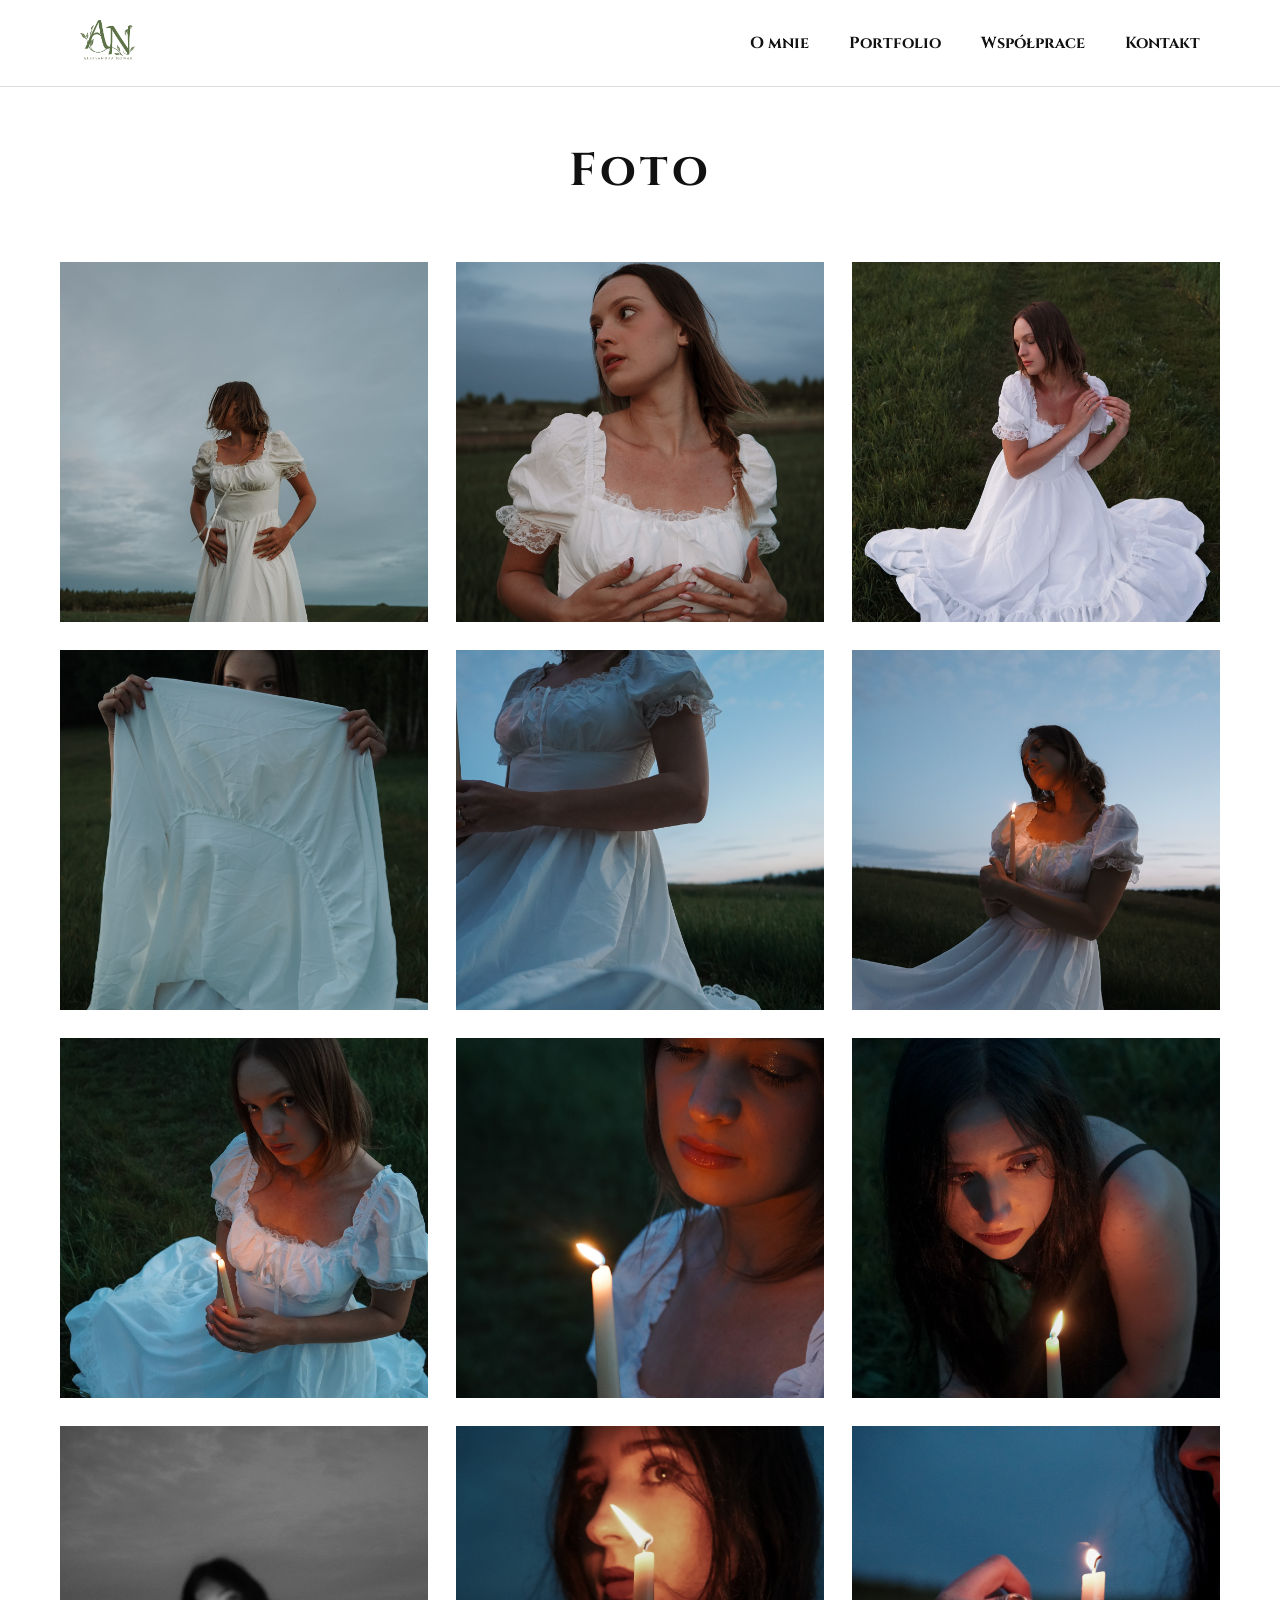
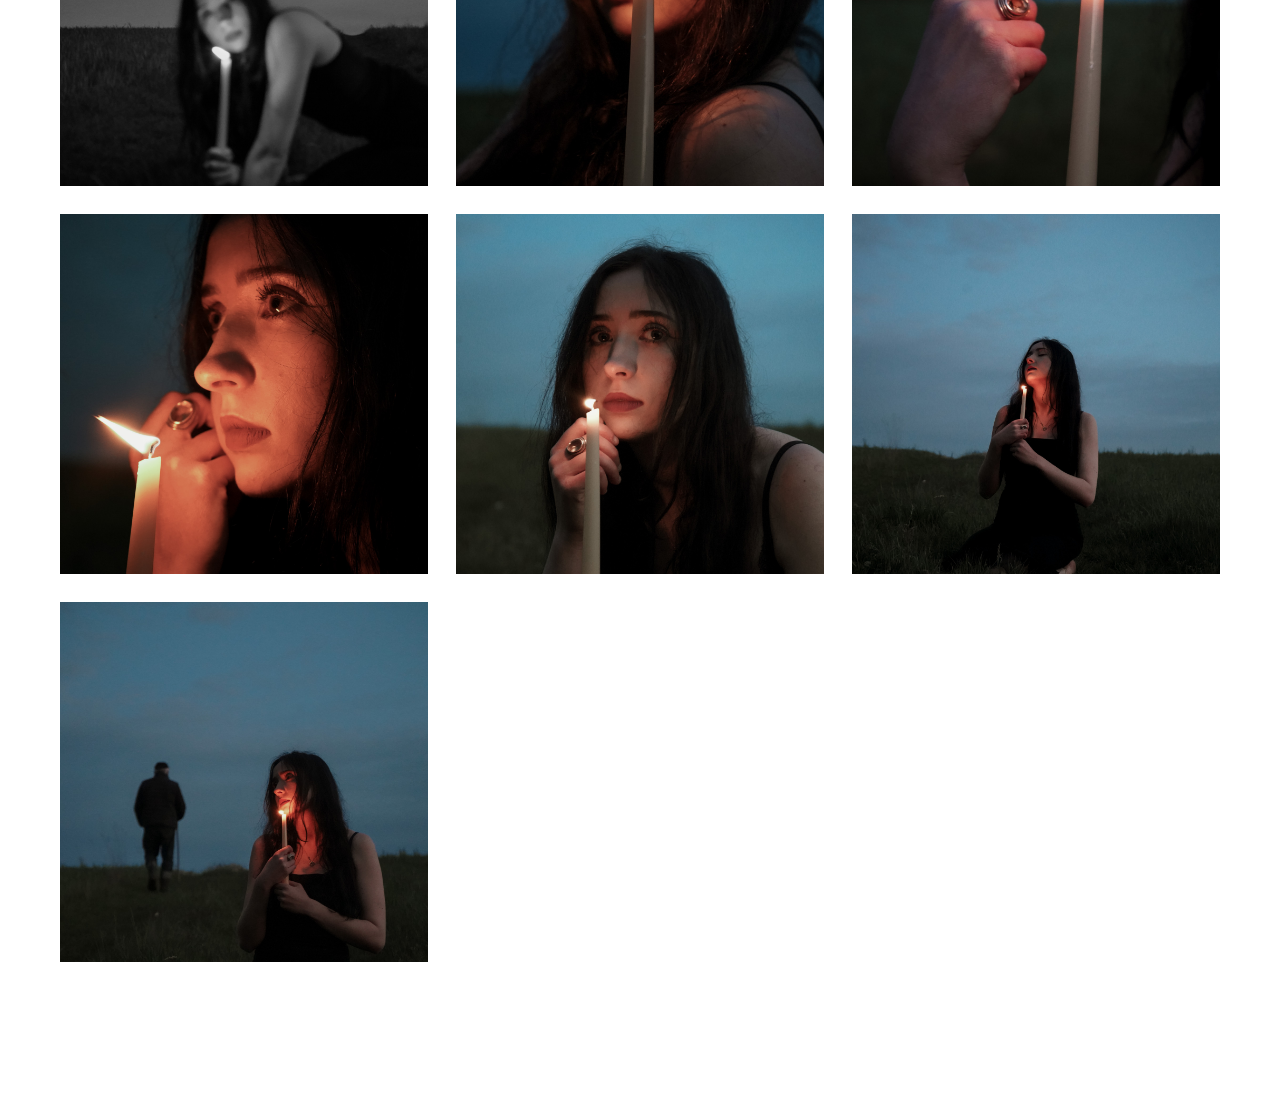
==== doza.html @ 86863710 "Update doza.html" ====
<!DOCTYPE html>
<html lang="pl">

<head>
    <meta charset="UTF-8">
    <meta name="viewport" content="width=device-width, initial-scale=1.0">
    <title>AN Media x Doza</title>

    <!-- FONT CINZEL -->
    <link href="https://fonts.googleapis.com/css2?family=Cinzel:wght@400;600;700&display=swap" rel="stylesheet">

    <!-- CSS -->
    <link rel="stylesheet" href="style.css">
</head>

<body>

    <!-- ===== MENU ===== -->

    <header>

        <nav>

            <div class="logo">
            <img src="foto/Logo.png">
            </div>

           <div class="menu">
    <a href="index.html#about">O mnie</a>
    <a href="index.html#portfolio">Portfolio</a>
    <a href="index.html#collab">Współprace</a>
    <a href="index.html#contact">Kontakt</a>
</div>

        </nav>

    </header>

<section id="foto" class="gallery-section">
  <h2>Foto</h2>

  <div class="gallery-grid">
    <img src="portfolio/foto/1.jpg" alt="Zdjęcie 1">
    <img src="portfolio/foto/2.jpg" alt="Zdjęcie 2">
    <img src="portfolio/foto/3.jpg" alt="Zdjęcie 3">
    <img src="portfolio/foto/4.jpg" alt="Zdjęcie 4">
    <img src="portfolio/foto/5.jpg" alt="Zdjęcie 5">
    <img src="portfolio/foto/6.jpg" alt="Zdjęcie 6">
    <img src="portfolio/foto/7.jpg" alt="Zdjęcie 1">
    <img src="portfolio/foto/8.jpg" alt="Zdjęcie 2">
    <img src="portfolio/foto/9.jpg" alt="Zdjęcie 3">
    <img src="portfolio/foto/10.jpg" alt="Zdjęcie 4">
    <img src="portfolio/foto/11.jpg" alt="Zdjęcie 5">
    <img src="portfolio/foto/12.jpg" alt="Zdjęcie 6">
    <img src="portfolio/foto/13.jpg" alt="Zdjęcie 4">
    <img src="portfolio/foto/14.jpg" alt="Zdjęcie 5">
    <img src="portfolio/foto/15.jpg" alt="Zdjęcie 6">
    <img src="portfolio/foto/16.jpg" alt="Zdjęcie 6">
  </div>
</section>

<!-- LIGHTBOX -->
<div class="lightbox">
  <span class="close-lightbox">&times;</span>
  <img class="lightbox-img" src="" alt="">

  <button class="lightbox-arrow lightbox-prev">&#10094;</button>
  <img class="lightbox-img" src="" alt="">
  <button class="lightbox-arrow lightbox-next">&#10095;</button>
</div>

    <!-- JS -->
    <script src="script.js"></script>

</body>

</html>

</div>
---- style.css ----
* {
    margin: 0;
    padding: 0;
    box-sizing: border-box;
    font-family: 'Cinzel', serif;
}

html {
    scroll-behavior: smooth;
}

body {
    background: white;
    color: #111;
}

/* ===== MENU ===== */

header {
    width: 100%;
    position: fixed;
    top: 0;
    left: 0;
    background: rgba(255,255,255,0.9);
    backdrop-filter: blur(10px);
    border-bottom: 1px solid #ddd;
    z-index: 1000;
}

nav {
    max-width: 1200px;
    margin: auto;
    padding: 20px 40px;
    display: flex;
    justify-content: space-between;
    align-items: center;
}

.logo img {
      height: 40px;
    }

.menu {
    display: flex;
    gap: 40px;
}

.menu a {
    text-decoration: none;
    color: #111;
    font-size: 16px;
    font-weight: 700;
    transition: 0.3s;
    position: relative;
}

.menu a::after {
    content: "";
    position: absolute;
    left: 0;
    bottom: -5px;
    width: 0%;
    height: 1px;
    background: black;
    transition: 0.3s;
}

.menu a:hover::after {
    width: 100%;
}
.menu {
    display: flex;
    gap: 40px;
    list-style: none;
}

.dropdown {
    position: relative;
}

.dropdown-menu {
    position: absolute;
    top: 35px;
    left: 0;
    background: rgba(255,255,255,0.96);
    backdrop-filter: blur(10px);
    border: 1px solid #ddd;
    min-width: 180px;
    padding: 10px 0;
    opacity: 0;
    visibility: hidden;
    transform: translateY(10px);
    transition: 0.3s ease;
    z-index: 999;
}

.dropdown-menu li {
    list-style: none;
}

.dropdown-menu a {
    display: block;
    padding: 12px 20px;
    color: #111;
    text-decoration: none;
    transition: 0.3s;
}

.dropdown-menu a:hover {
    background: #f5f5f5;
}

.dropdown:hover .dropdown-menu {
    opacity: 1;
    visibility: visible;
    transform: translateY(0);
}

/* ===== BANER ===== */

.hero-slider {
  position: relative;
  width: 100%;
  height: 100vh;
  min-height: 520px;
  overflow: hidden;
  background: #111;
  margin-top: 81px;
}

.slide {
  position: absolute;
  inset: 0;
  opacity: 0;
  transition: opacity 1.2s ease;
}

.slide-1 img {
    object-position: center bottom;
}
.slide.active {
  opacity: 1;
  z-index: 1;
}

.slide img {
  width: 100%;
  height: 100%;
  object-fit: cover;
}

.hero-slider::after {
  content: "";
  position: absolute;
  inset: 0;
  background: linear-gradient(
    to bottom,
    rgba(0, 0, 0, 0.15),
    rgba(0, 0, 0, 0.45)
  );
  z-index: 2;
}

.slider-text {
  position: absolute;
  left: 8%;
  bottom: 14%;
  z-index: 3;
  color: #fff;
  max-width: 620px;
}

.slider-text h1 {
  font-size: clamp(2.5rem, 6vw, 5.5rem);
  margin: 0 0 16px;
  font-weight: 300;
  letter-spacing: 1px;
}

.slider-text p {
  font-size: clamp(1rem, 2vw, 1.4rem);
  margin: 0;
  opacity: 0.9;
}

.slider-btn {
  position: absolute;
  top: 50%;
  transform: translateY(-50%);
  z-index: 4;
  width: 52px;
  height: 52px;
  border: 1px solid rgba(255,255,255,0.5);
  border-radius: 50%;
  background: rgba(0,0,0,0.25);
  color: #fff;
  font-size: 28px;
  cursor: pointer;
  transition: 0.3s ease;
}

.slider-btn:hover {
  background: rgba(255,255,255,0.25);
}

.prev {
  left: 30px;
}

.next {
  right: 30px;
}



/* ===== SEKCJE ===== */

section {
    min-height: 100vh;
    padding: 140px 60px;
}

.section-content {
    max-width: 1200px;
    margin: auto;
    display: grid;
    grid-template-columns: 1fr 1fr;
    gap: 70px;
    align-items: center;
}

.section-text h2 {
    font-size: 46px;
    margin-bottom: 30px;
    letter-spacing: 3px;
}

.section-text p {
    line-height: 2;
    font-size: 18px;
    margin-bottom: 20px;
}

.section-photo {
    width: 100%;
    height: 520px;
    overflow: hidden;
}

.section-photo img {
    width: 100%;
    height: 100%;
    object-fit: cover;
    display: block;
}

/* odwrócenie co drugiej sekcji */
.section-reverse .section-text {
    order: 2;
}

.section-reverse .section-photo {
    order: 1;
}

.about-section {
    display: flex;
    gap: 40px;
    align-items: stretch;
}

.about-image,
.about-text {
    flex: 1;
}

.about-image img {
    width: 100%;
    height: 100%;
    object-fit: cover;
    border-radius: 20px;
}

.about-text {
    position: relative;
    display: flex;
    flex-direction: column;
    justify-content: space-between;
}

.extra-text {
    max-height: 0;
    overflow: hidden;
    transition: max-height 0.4s ease;
}

.mobile-collapse.open .extra-text {
    max-height: 500px;
}

.read-more-btn {
    margin-top: 20px;
    padding: 12px 20px;
    border: none;
    border-radius: 12px;
    cursor: pointer;
}
.collab-choice,
.portfolio-choice {
    max-width: 1200px;
    margin: 60px auto 0;
    display: grid;
    grid-template-columns: 1fr 1fr;
    gap: 40px;
}

.collab-card,
.portfolio-card {
    position: relative;
    height: 520px;
    overflow: hidden;
    display: block;
    text-decoration: none;
    color: white;
}

.collab-card img,
.portfolio-card img {
    width: 100%;
    height: 100%;
    object-fit: cover;
    transition: 0.6s ease;
}

.collab-card::after,
.portfolio-card::after {
    content: "";
    position: absolute;
    inset: 0;
    background: rgba(0,0,0,0.35);
    transition: 0.4s ease;
}

.collab-card span,
.portfolio-card span {
    position: absolute;
    inset: 0;
    z-index: 2;
    display: flex;
    justify-content: center;
    align-items: center;
    font-size: 48px;
    letter-spacing: 5px;
    font-weight: 700;
}

.collab-card:hover img,
.portfolio-card:hover img {
    transform: scale(1.08);
}
.collab-card:hover::after,
.portfolio-card:hover::after {
    background: rgba(0,0,0,0.15);
}



@media (max-width: 768px) {
    .collab-choice,
    .portfolio-choice {
        grid-template-columns: 1fr;
    }

    .collab-card,
    .portfolio-card {
        height: 360px;
    }
}
#about {
    background: #ffffff;
}

#portfolio {
    background: #f5f5f5;
}

#collab {
    background: #ffffff;
}

#contact {
    background: #f5f5f5;
}
/* ===== RESPONSIVE ===== */

@media (max-width: 768px) {

        nav {
        flex-direction: column;
        gap: 10px;
    }

    .menu {
        flex-wrap: wrap;
        justify-content: center;
        gap: 10px;
    }

    .menu a {
        font-size: 14px;
    }

 {
  .hero-slider {
    height: 70vh;
    min-height: 420px;
  }

  .slider-btn {
    width: 44px;
    height: 44px;
    font-size: 22px;
  }

  .prev {
    left: 16px;
  }

  .next {
    right: 16px;
  }

  .slider-text {
    left: 6%;
    right: 6%;
    bottom: 10%;
  }
}


    section {
        padding: 90px 25px;
        min-height: auto;
    }

    .section-content {
        grid-template-columns: 1fr;
        gap: 35px;
    }

    .section-reverse .section-text,
    .section-reverse .section-photo {
        order: initial;
    }

    .section-photo {
        height: 360px;
    }

    .section-text h2 {
        font-size: 34px;
    }

    .section-text p {
        font-size: 15px;
        line-height: 1.8;
    }
}


.gallery-section {
    background: #ffffff;
    padding: 140px 60px;
    min-height: auto;
}

.gallery-section h2 {
    text-align: center;
    font-size: 46px;
    letter-spacing: 4px;
    margin-bottom: 60px;
}

.gallery-grid {
    max-width: 1200px;
    margin: auto;
    display: grid;
    grid-template-columns: repeat(3, 1fr);
    gap: 28px;
}

.gallery-grid img,
.gallery-grid video {
    width: 100%;
    height: 360px;
    object-fit: cover;
    display: block;
    background: #111;
    transition: 0.4s ease;
}

.gallery-grid img:hover,
.gallery-grid video:hover {
    transform: scale(1.03);
}


.gallery-grid img {
    cursor: pointer;
}

/* ===== LIGHTBOX ===== */

.lightbox {
    position: fixed;
    inset: 0;
    background: rgba(0,0,0,0.92);
    display: flex;
    justify-content: center;
    align-items: center;
    opacity: 0;
    visibility: hidden;
    transition: 0.4s ease;
    z-index: 9999;
    padding: 40px;
}

.lightbox.active {
    opacity: 1;
    visibility: visible;
}

.lightbox-img {
    max-width: 90%;
    max-height: 90vh;
    object-fit: contain;
    transform: scale(0.9);
    transition: 0.4s ease;
}

.lightbox.active .lightbox-img {
    transform: scale(1);
}

.close-lightbox {
    position: absolute;
    top: 30px;
    right: 40px;
    color: white;
    font-size: 48px;
    cursor: pointer;
    font-weight: 300;
}

.lightbox-arrow {
    position: absolute;
    top: 50%;
    transform: translateY(-50%);
    border: 1px solid rgba(255,255,255,0.5);
    background: rgba(0,0,0,0.3);
    color: white;
    width: 54px;
    height: 54px;
    border-radius: 50%;
    font-size: 32px;
    cursor: pointer;
    z-index: 10000;
    transition: 0.3s ease;
}

.lightbox-arrow:hover {
    background: rgba(255,255,255,0.25);
}

.lightbox-prev {
    left: 40px;
}

.lightbox-next {
    right: 40px;
}

@media (max-width: 600px) {
    .lightbox-prev {
        left: 15px;
    }

    .lightbox-next {
        right: 15px;
    }

    .lightbox-arrow {
        width: 44px;
        height: 44px;
        font-size: 24px;
    }
}
.video-gallery {
    background: #f5f5f5;
}
.video-grid {
    max-width: 1100px;
    margin: auto;
    display: grid;
    grid-template-columns: repeat(3, 1fr);
    gap: 28px;
}

.video-card {
    position: relative;
    aspect-ratio: 9 / 16;
    overflow: hidden;
    cursor: pointer;
    background: #111;
}

.video-card img {
    width: 100%;
    height: 100%;
    object-fit: cover;
    transition: 0.5s ease;
}

.video-card::after {
    content: "";
    position: absolute;
    inset: 0;
    background: rgba(0,0,0,0.25);
    transition: 0.3s ease;
}

.video-card:hover img {
    transform: scale(1.06);
}

.video-card:hover::after {
    background: rgba(0,0,0,0.1);
}

.play-btn {
    position: absolute;
    inset: 0;
    z-index: 2;
    display: flex;
    align-items: center;
    justify-content: center;
    color: white;
    font-size: 54px;
    text-shadow: 0 6px 18px rgba(0,0,0,0.5);
}

.video-lightbox {
    position: fixed;
    inset: 0;
    background: rgba(0,0,0,0.92);
    display: flex;
    justify-content: center;
    align-items: center;
    opacity: 0;
    visibility: hidden;
    transition: 0.4s ease;
    z-index: 9999;
    padding: 30px;
}

.video-lightbox.active {
    opacity: 1;
    visibility: visible;
}

.lightbox-video {
    height: 90vh;
    max-width: 90vw;
    aspect-ratio: 9 / 16;
    background: #000;
}

.close-video {
    position: absolute;
    top: 30px;
    right: 40px;
    color: white;
    font-size: 48px;
    cursor: pointer;
    z-index: 10000;
}

@media (max-width: 900px) {
    .video-grid {
        grid-template-columns: repeat(2, 1fr);
    }
}

@media (max-width: 600px) {
    .video-grid {
        grid-template-columns: 1fr;
    }

    .lightbox-video {
        height: 80vh;
    }
}

@media (max-width: 900px) {
    .gallery-grid {
        grid-template-columns: repeat(2, 1fr);
    }

    .gallery-grid img,
    .gallery-grid video {
        height: 300px;
    }
}

@media (max-width: 600px) {
    .gallery-section {
        padding: 90px 25px;
    }

    .gallery-section h2 {
        font-size: 34px;
    }

    .gallery-grid {
        grid-template-columns: 1fr;
    }

    .gallery-grid img,
    .gallery-grid video {
        height: 320px;
    }
}
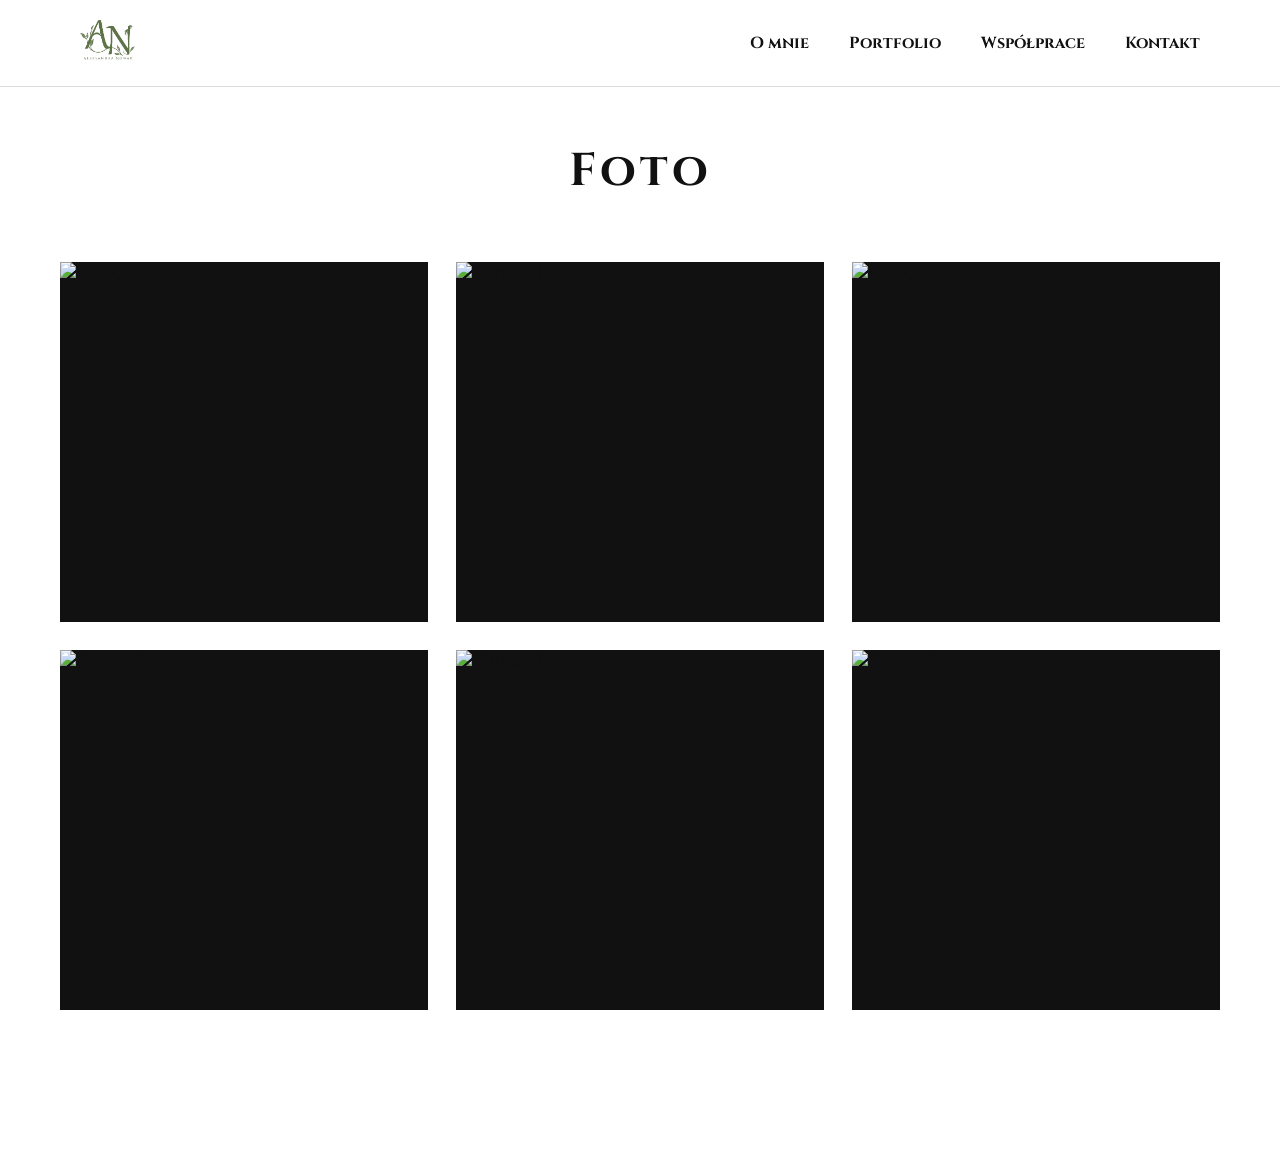
==== commit 14341548: "Update doza.html" ====
--- a/doza.html
+++ b/doza.html
@@ -40,22 +40,14 @@
   <h2>Foto</h2>
 
   <div class="gallery-grid">
-    <img src="portfolio/foto/1.jpg" alt="Zdjęcie 1">
-    <img src="portfolio/foto/2.jpg" alt="Zdjęcie 2">
-    <img src="portfolio/foto/3.jpg" alt="Zdjęcie 3">
-    <img src="portfolio/foto/4.jpg" alt="Zdjęcie 4">
-    <img src="portfolio/foto/5.jpg" alt="Zdjęcie 5">
-    <img src="portfolio/foto/6.jpg" alt="Zdjęcie 6">
-    <img src="portfolio/foto/7.jpg" alt="Zdjęcie 1">
-    <img src="portfolio/foto/8.jpg" alt="Zdjęcie 2">
-    <img src="portfolio/foto/9.jpg" alt="Zdjęcie 3">
-    <img src="portfolio/foto/10.jpg" alt="Zdjęcie 4">
-    <img src="portfolio/foto/11.jpg" alt="Zdjęcie 5">
-    <img src="portfolio/foto/12.jpg" alt="Zdjęcie 6">
-    <img src="portfolio/foto/13.jpg" alt="Zdjęcie 4">
-    <img src="portfolio/foto/14.jpg" alt="Zdjęcie 5">
-    <img src="portfolio/foto/15.jpg" alt="Zdjęcie 6">
-    <img src="portfolio/foto/16.jpg" alt="Zdjęcie 6">
+    <img src="collab/doza/1.png" alt="Zdjęcie 1">
+    <img src="collab/doza/2.png" alt="Zdjęcie 1">
+    <img src="collab/doza/3.png" alt="Zdjęcie 1">
+    <img src="collab/doza/4.png" alt="Zdjęcie 1">
+    <img src="collab/doza/5.png" alt="Zdjęcie 1">
+    <img src="collab/doza/6.png" alt="Zdjęcie 1">
+
+
   </div>
 </section>
 
@@ -70,7 +62,7 @@
 </div>
 
     <!-- JS -->
-    <script src="script.js"></script>
+    <script src="doza-script.js"></script>
 
 </body>
 
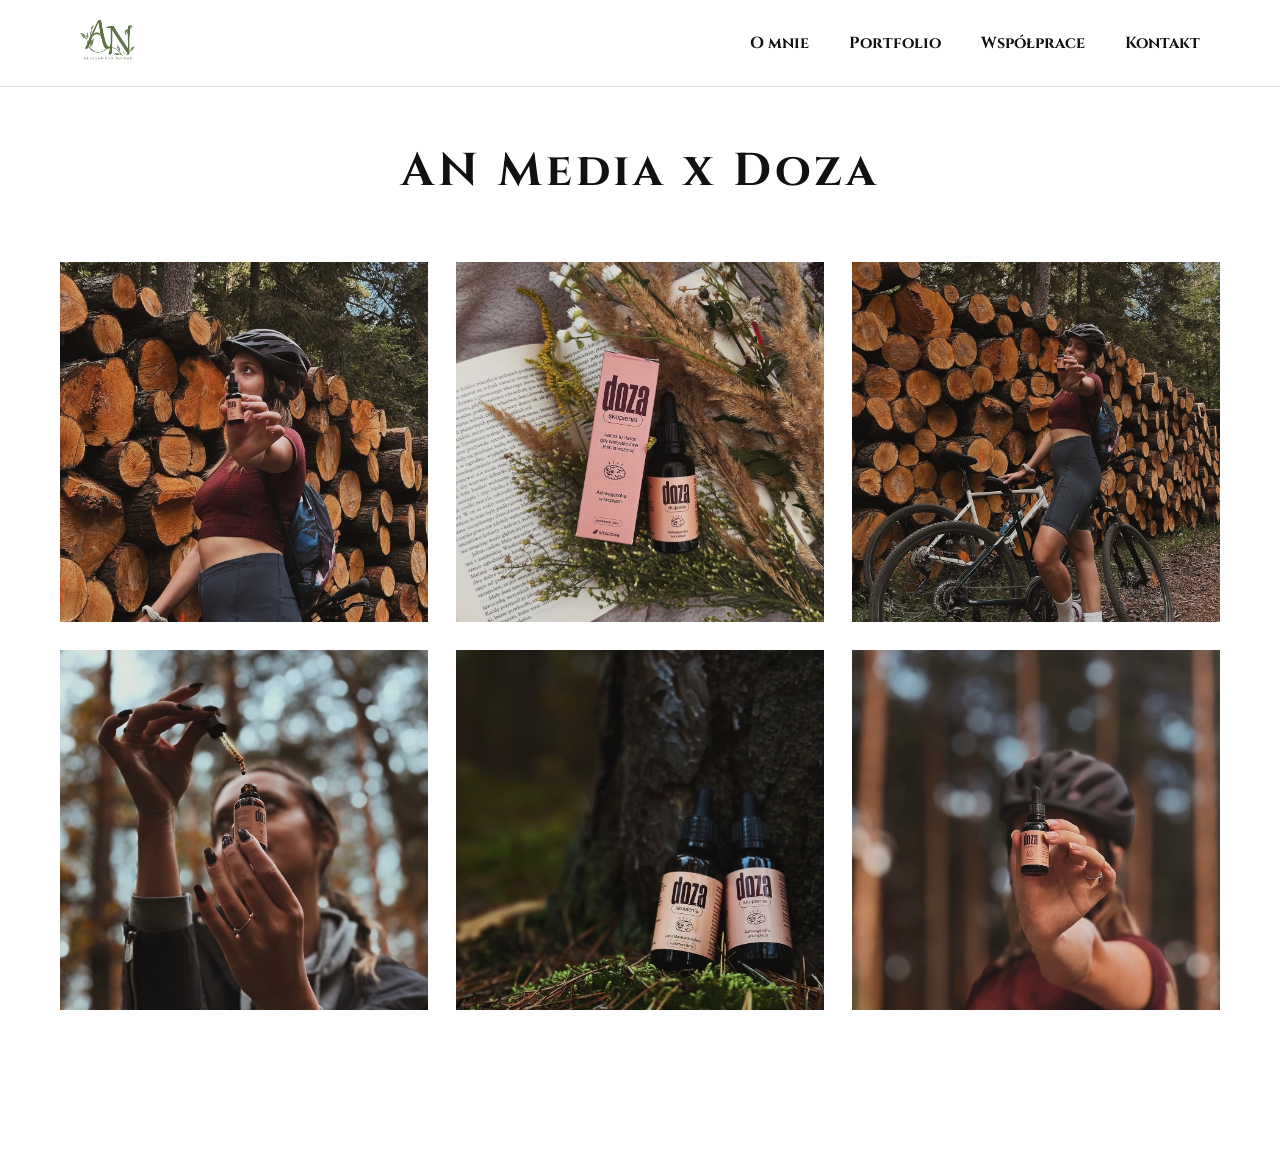
==== commit 1a9c1aa5: "Update doza.html" ====
--- a/doza.html
+++ b/doza.html
@@ -37,15 +37,15 @@
     </header>
 
 <section id="foto" class="gallery-section">
-  <h2>Foto</h2>
+  <h2>AN Media x Doza</h2>
 
   <div class="gallery-grid">
-    <img src="collab/doza/1.png" alt="Zdjęcie 1">
-    <img src="collab/doza/2.png" alt="Zdjęcie 1">
-    <img src="collab/doza/3.png" alt="Zdjęcie 1">
-    <img src="collab/doza/4.png" alt="Zdjęcie 1">
-    <img src="collab/doza/5.png" alt="Zdjęcie 1">
-    <img src="collab/doza/6.png" alt="Zdjęcie 1">
+    <img src="collab/doza/1.PNG" alt="Zdjęcie 1">
+    <img src="collab/doza/2.PNG" alt="Zdjęcie 1">
+    <img src="collab/doza/3.PNG" alt="Zdjęcie 1">
+    <img src="collab/doza/4.PNG" alt="Zdjęcie 1">
+    <img src="collab/doza/5.PNG" alt="Zdjęcie 1">
+    <img src="collab/doza/6.PNG" alt="Zdjęcie 1">
 
 
   </div>
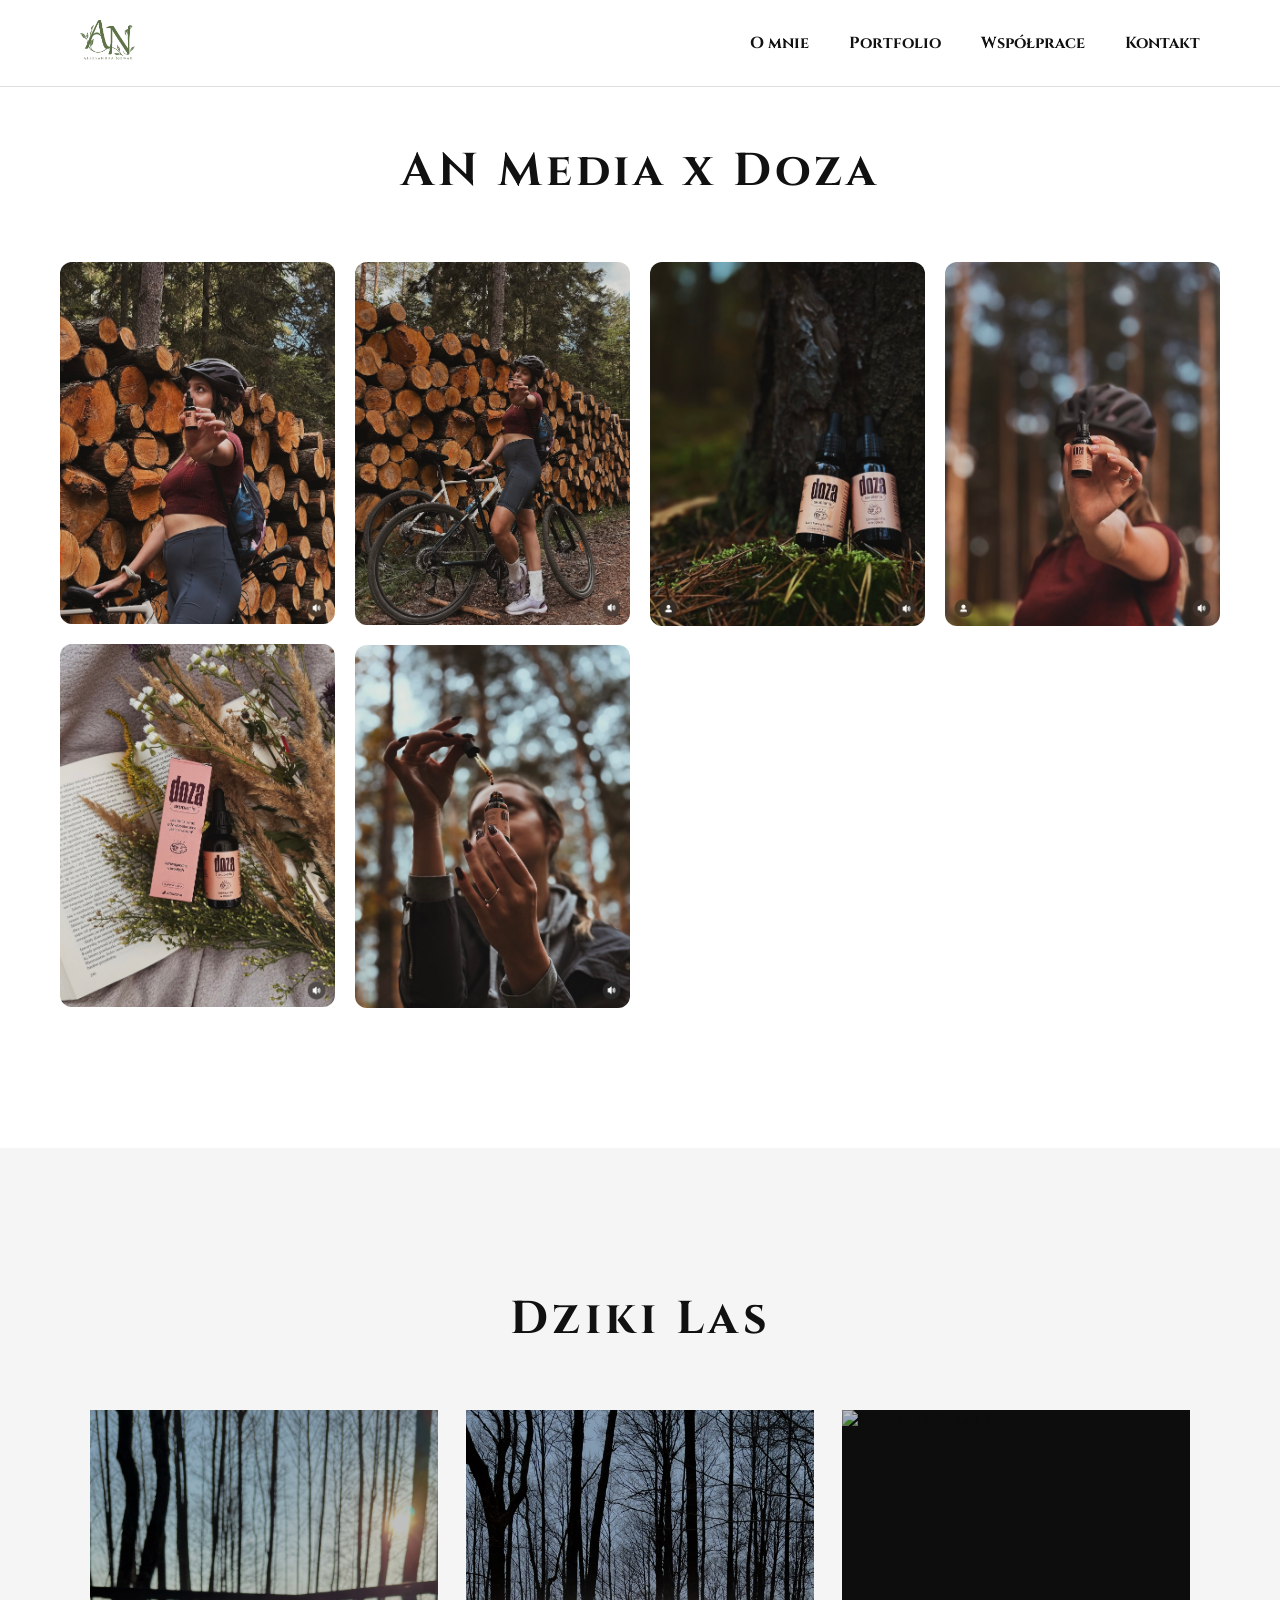
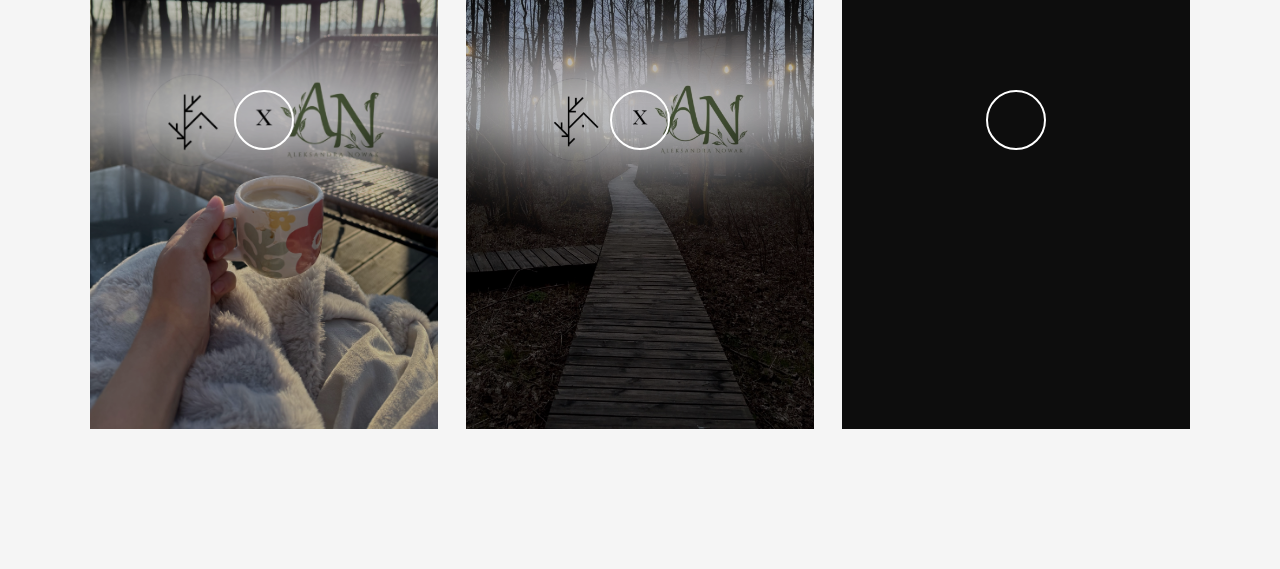
==== commit 22e68fad: "Update doza.html" ====
--- a/doza.html
+++ b/doza.html
@@ -61,6 +61,33 @@
   <button class="lightbox-arrow lightbox-next">&#10095;</button>
 </div>
 
+    <section id="dziki-las" class="gallery-section video-gallery">
+    <h2>Dziki Las</h2>
+
+    <div class="video-grid">
+        <div class="video-card" data-video="collab/dzikilas/Film1.mp4">
+            <img src="collab/dzikilas/okladka1.JPG" alt="Okładka Dziki Las 1">
+             <span class="play-btn">
+    <i class="fa-solid fa-play"></i>
+</span>
+        </div>
+
+        <div class="video-card" data-video="collab/dzikilas/Film2.mp4">
+            <img src="collab/dzikilas/okladka2.JPG" alt="Okładka Dziki Las 2">
+              <span class="play-btn">
+    <i class="fa-solid fa-play"></i>
+</span>
+        </div>
+
+        <div class="video-card" data-video="collab/dzikilas/Film3.mp4">
+            <img src="collab/dzikilas/okladka3.JPG" alt="Okładka Dziki Las 3">
+              <span class="play-btn">
+    <i class="fa-solid fa-play"></i>
+</span>
+        </div>
+    </div>
+</section>
+    
     <!-- JS -->
     <script src="doza-script.js"></script>
 
--- a/style.css
+++ b/style.css
@@ -1,8 +1,34 @@
+@font-face {
+    font-family: 'Berylium';
+    src: url('fonts/Berylium.woff2') format('woff2'),
+         url('fonts/Berylium.woff') format('woff');
+    font-weight: normal;
+    font-style: normal;
+}
+
 * {
     margin: 0;
     padding: 0;
     box-sizing: border-box;
-    font-family: 'Cinzel', serif;
+}
+
+body,
+p,
+input,
+textarea,
+select,
+button {
+    font-family: 'Berylium', serif;
+}
+
+h1,
+h2,
+h3,
+.menu a,
+.logo,
+.portfolio-card span,
+.collab-card span {
+    font-family: 'Cinzel', cursive;
 }
 
 html {
@@ -37,12 +63,13 @@
 }
 
 .logo img {
-      height: 40px;
-    }
+    height: 40px;
+}
 
 .menu {
     display: flex;
     gap: 40px;
+    list-style: none;
 }
 
 .menu a {
@@ -68,150 +95,102 @@
 .menu a:hover::after {
     width: 100%;
 }
-.menu {
-    display: flex;
-    gap: 40px;
-    list-style: none;
-}
-
-.dropdown {
+
+/* ===== BANER ===== */
+
+.hero-slider {
     position: relative;
-}
-
-.dropdown-menu {
-    position: absolute;
-    top: 35px;
-    left: 0;
-    background: rgba(255,255,255,0.96);
-    backdrop-filter: blur(10px);
-    border: 1px solid #ddd;
-    min-width: 180px;
-    padding: 10px 0;
+    width: 100%;
+    height: 100vh;
+    min-height: 520px;
+    overflow: hidden;
+    background: #111;
+    margin-top: 81px;
+}
+
+.slide {
+    position: absolute;
+    inset: 0;
     opacity: 0;
-    visibility: hidden;
-    transform: translateY(10px);
+    transition: opacity 1.2s ease;
+}
+
+.slide-1 img {
+    object-position: center top;
+}
+
+.slide.active {
+    opacity: 1;
+    z-index: 1;
+}
+
+.slide img {
+    width: 100%;
+    height: 100%;
+    object-fit: cover;
+}
+
+.hero-slider::after {
+    content: "";
+    position: absolute;
+    inset: 0;
+    background: linear-gradient(
+        to bottom,
+        rgba(0, 0, 0, 0.15),
+        rgba(0, 0, 0, 0.45)
+    );
+    z-index: 2;
+}
+
+.slider-text {
+    position: absolute;
+    left: 8%;
+    bottom: 14%;
+    z-index: 3;
+    color: #fff;
+    max-width: 620px;
+}
+
+.slider-text h1 {
+    font-size: clamp(2.5rem, 6vw, 5.5rem);
+    margin: 0 0 16px;
+    font-weight: 300;
+    letter-spacing: 1px;
+}
+
+.slider-text p {
+    font-size: clamp(1rem, 2vw, 1.4rem);
+    margin: 0;
+    opacity: 0.9;
+}
+
+.slider-btn {
+    position: absolute;
+    top: 50%;
+    transform: translateY(-50%);
+    z-index: 4;
+    width: 52px;
+    height: 52px;
+    border: 1px solid rgba(255,255,255,0.5);
+    border-radius: 50%;
+    background: rgba(0,0,0,0.25);
+    color: #fff;
+    font-size: 28px;
+    cursor: pointer;
     transition: 0.3s ease;
-    z-index: 999;
-}
-
-.dropdown-menu li {
-    list-style: none;
-}
-
-.dropdown-menu a {
-    display: block;
-    padding: 12px 20px;
-    color: #111;
-    text-decoration: none;
-    transition: 0.3s;
-}
-
-.dropdown-menu a:hover {
-    background: #f5f5f5;
-}
-
-.dropdown:hover .dropdown-menu {
-    opacity: 1;
-    visibility: visible;
-    transform: translateY(0);
-}
-
-/* ===== BANER ===== */
-
-.hero-slider {
-  position: relative;
-  width: 100%;
-  height: 100vh;
-  min-height: 520px;
-  overflow: hidden;
-  background: #111;
-  margin-top: 81px;
-}
-
-.slide {
-  position: absolute;
-  inset: 0;
-  opacity: 0;
-  transition: opacity 1.2s ease;
-}
-
-.slide-1 img {
-    object-position: center bottom;
-}
-.slide.active {
-  opacity: 1;
-  z-index: 1;
-}
-
-.slide img {
-  width: 100%;
-  height: 100%;
-  object-fit: cover;
-}
-
-.hero-slider::after {
-  content: "";
-  position: absolute;
-  inset: 0;
-  background: linear-gradient(
-    to bottom,
-    rgba(0, 0, 0, 0.15),
-    rgba(0, 0, 0, 0.45)
-  );
-  z-index: 2;
-}
-
-.slider-text {
-  position: absolute;
-  left: 8%;
-  bottom: 14%;
-  z-index: 3;
-  color: #fff;
-  max-width: 620px;
-}
-
-.slider-text h1 {
-  font-size: clamp(2.5rem, 6vw, 5.5rem);
-  margin: 0 0 16px;
-  font-weight: 300;
-  letter-spacing: 1px;
-}
-
-.slider-text p {
-  font-size: clamp(1rem, 2vw, 1.4rem);
-  margin: 0;
-  opacity: 0.9;
-}
-
-.slider-btn {
-  position: absolute;
-  top: 50%;
-  transform: translateY(-50%);
-  z-index: 4;
-  width: 52px;
-  height: 52px;
-  border: 1px solid rgba(255,255,255,0.5);
-  border-radius: 50%;
-  background: rgba(0,0,0,0.25);
-  color: #fff;
-  font-size: 28px;
-  cursor: pointer;
-  transition: 0.3s ease;
 }
 
 .slider-btn:hover {
-  background: rgba(255,255,255,0.25);
+    background: rgba(255,255,255,0.25);
 }
 
 .prev {
-  left: 30px;
+    left: 30px;
 }
 
 .next {
-  right: 30px;
-}
-
-
+    right: 30px;
+}
 
 /* ===== SEKCJE ===== */
 
@@ -254,7 +233,6 @@
     display: block;
 }
 
-/* odwrócenie co drugiej sekcji */
 .section-reverse .section-text {
     order: 2;
 }
@@ -263,48 +241,50 @@
     order: 1;
 }
 
-.about-section {
-    display: flex;
-    gap: 40px;
-    align-items: stretch;
-}
-
-.about-image,
-.about-text {
-    flex: 1;
-}
-
-.about-image img {
-    width: 100%;
-    height: 100%;
-    object-fit: cover;
-    border-radius: 20px;
-}
-
-.about-text {
-    position: relative;
-    display: flex;
-    flex-direction: column;
-    justify-content: space-between;
-}
+/* ===== O MNIE ===== */
 
 .extra-text {
     max-height: 0;
     overflow: hidden;
-    transition: max-height 0.4s ease;
+    transition: max-height 0.5s ease;
 }
 
 .mobile-collapse.open .extra-text {
-    max-height: 500px;
-}
+    max-height: 3000px;
+}
+
+.about-extra-photo {
+    display: none !important;
+    width: 100%;
+    height: 520px;
+    object-fit: cover;
+    margin-top: 20px;
+}
+
+.about-extra-photo.is-visible {
+    display: block !important;
+}
+
 
 .read-more-btn {
     margin-top: 20px;
-    padding: 12px 20px;
+    padding: 14px 28px;
     border: none;
     border-radius: 12px;
+    background: #111;
+    color: #fff;
+    font-size: 16px;
+    font-family: 'Berylium', serif;
     cursor: pointer;
-}
+    transition: 0.3s ease;
+}
+
+.read-more-btn:hover {
+    background: #333;
+}
+
+/* ===== PORTFOLIO / WSPÓŁPRACE ===== */
+
 .collab-choice,
 .portfolio-choice {
     max-width: 1200px;
@@ -358,24 +338,14 @@
 .portfolio-card:hover img {
     transform: scale(1.08);
 }
+
 .collab-card:hover::after,
 .portfolio-card:hover::after {
     background: rgba(0,0,0,0.15);
 }
 
-
-
-@media (max-width: 768px) {
-    .collab-choice,
-    .portfolio-choice {
-        grid-template-columns: 1fr;
-    }
-
-    .collab-card,
-    .portfolio-card {
-        height: 360px;
-    }
-}
+/* ===== KOLORY SEKCJI ===== */
+
 #about {
     background: #ffffff;
 }
@@ -391,82 +361,24 @@
 #contact {
     background: #f5f5f5;
 }
-/* ===== RESPONSIVE ===== */
-
-@media (max-width: 768px) {
-
-        nav {
-        flex-direction: column;
-        gap: 10px;
-    }
-
-    .menu {
-        flex-wrap: wrap;
-        justify-content: center;
-        gap: 10px;
-    }
-
-    .menu a {
-        font-size: 14px;
-    }
-
- {
-  .hero-slider {
-    height: 70vh;
-    min-height: 420px;
-  }
-
-  .slider-btn {
-    width: 44px;
-    height: 44px;
-    font-size: 22px;
-  }
-
-  .prev {
-    left: 16px;
-  }
-
-  .next {
-    right: 16px;
-  }
-
-  .slider-text {
-    left: 6%;
-    right: 6%;
-    bottom: 10%;
-  }
-}
-
-
-    section {
-        padding: 90px 25px;
-        min-height: auto;
-    }
-
-    .section-content {
-        grid-template-columns: 1fr;
-        gap: 35px;
-    }
-
-    .section-reverse .section-text,
-    .section-reverse .section-photo {
-        order: initial;
-    }
-
-    .section-photo {
-        height: 360px;
-    }
-
-    .section-text h2 {
-        font-size: 34px;
-    }
-
-    .section-text p {
-        font-size: 15px;
-        line-height: 1.8;
-    }
-}
-
+
+#about .section-content {
+    align-items: start;
+}
+
+#about .section-photo {
+    height: auto;
+    overflow: visible;
+}
+
+#about .section-photo > img:first-child {
+    width: 100%;
+    height: 520px;
+    object-fit: cover;
+}
+
+
+/* ===== GALERIA FOTO ===== */
 
 .gallery-section {
     background: #ffffff;
@@ -482,21 +394,24 @@
 }
 
 .gallery-grid {
-    max-width: 1200px;
+    max-width: 1400px;
     margin: auto;
-    display: grid;
-    grid-template-columns: repeat(3, 1fr);
-    gap: 28px;
-}
-
-.gallery-grid img,
-.gallery-grid video {
-    width: 100%;
-    height: 360px;
-    object-fit: cover;
+    columns: 4;
+    column-gap: 20px;
+}
+
+.gallery-grid img {
+    width: 100%;
+    height: auto;
+    margin-bottom: 20px;
     display: block;
-    background: #111;
+    border-radius: 12px;
+    break-inside: avoid;
     transition: 0.4s ease;
+}
+
+.gallery-grid img:hover {
+    transform: scale(1.02);
 }
 
 .gallery-grid img:hover,
@@ -504,12 +419,7 @@
     transform: scale(1.03);
 }
 
-
-.gallery-grid img {
-    cursor: pointer;
-}
-
-/* ===== LIGHTBOX ===== */
+/* ===== LIGHTBOX FOTO ===== */
 
 .lightbox {
     position: fixed;
@@ -580,24 +490,12 @@
     right: 40px;
 }
 
-@media (max-width: 600px) {
-    .lightbox-prev {
-        left: 15px;
-    }
-
-    .lightbox-next {
-        right: 15px;
-    }
-
-    .lightbox-arrow {
-        width: 44px;
-        height: 44px;
-        font-size: 24px;
-    }
-}
+/* ===== VIDEO ===== */
+
 .video-gallery {
     background: #f5f5f5;
 }
+
 .video-grid {
     max-width: 1100px;
     margin: auto;
@@ -639,14 +537,29 @@
 
 .play-btn {
     position: absolute;
-    inset: 0;
-    z-index: 2;
+    top: 50%;
+    left: 50%;
+    transform: translate(-50%, -50%);
+
+    width: 60px;
+    height: 60px;
+
     display: flex;
     align-items: center;
     justify-content: center;
+
+    border-radius: 50%;
+    border: 2px solid white;
+
     color: white;
-    font-size: 54px;
-    text-shadow: 0 6px 18px rgba(0,0,0,0.5);
+    font-size: 20px;
+
+    transition: 0.3s ease;
+    z-index: 2;
+}
+
+.video-card:hover .play-btn {
+    transform: translate(-50%, -50%) scale(1.08);
 }
 
 .video-lightbox {
@@ -685,30 +598,157 @@
     z-index: 10000;
 }
 
+/* ===== FORMULARZ KONTAKTOWY ===== */
+
+#contact .section-content {
+    display: flex;
+    justify-content: center;
+    align-items: center;
+}
+
+#contact .section-text {
+    width: 100%;
+    max-width: 800px;
+    margin: 0 auto;
+}
+
+#contact h2,
+#contact p {
+    text-align: center;
+}
+
+.contact-form {
+    display: flex;
+    flex-direction: column;
+    gap: 18px;
+    margin-top: 30px;
+    width: 100%;
+}
+
+.contact-form input,
+.contact-form textarea,
+.contact-form select {
+    width: 100%;
+    padding: 15px;
+    border: 1px solid #d9d9d9;
+    background: #fff;
+    font-size: 15px;
+    font-family: 'Berylium', serif;
+}
+
+.contact-form textarea {
+    min-height: 180px;
+    resize: vertical;
+}
+
+.contact-form button {
+    padding: 15px;
+    border: none;
+    background: #111;
+    color: white;
+    font-size: 15px;
+    cursor: pointer;
+    transition: 0.3s;
+    font-family: 'Berylium', serif;
+}
+
+.contact-form button:hover {
+    background: #333;
+}
+
+/* ===== RESPONSIVE ===== */
+
 @media (max-width: 900px) {
     .video-grid {
         grid-template-columns: repeat(2, 1fr);
     }
-}
-
-@media (max-width: 600px) {
-    .video-grid {
+
+    .gallery-grid {
+        columns: 3;
+    }
+}
+
+@media (max-width: 768px) {
+    nav {
+        flex-direction: column;
+        gap: 10px;
+    }
+
+    .menu {
+        flex-wrap: wrap;
+        justify-content: center;
+        gap: 10px;
+    }
+
+    .menu a {
+        font-size: 14px;
+    }
+
+    .gallery-grid {
+        columns: 2;
+    }
+
+    .hero-slider {
+        height: 70vh;
+        min-height: 420px;
+    }
+
+    .slider-btn {
+        width: 44px;
+        height: 44px;
+        font-size: 22px;
+    }
+
+    .prev {
+        left: 16px;
+    }
+
+    .next {
+        right: 16px;
+    }
+
+    .slider-text {
+        left: 6%;
+        right: 6%;
+        bottom: 10%;
+    }
+
+    section {
+        padding: 90px 25px;
+        min-height: auto;
+    }
+
+    .section-content {
         grid-template-columns: 1fr;
-    }
-
-    .lightbox-video {
-        height: 80vh;
-    }
-}
-
-@media (max-width: 900px) {
-    .gallery-grid {
-        grid-template-columns: repeat(2, 1fr);
-    }
-
-    .gallery-grid img,
-    .gallery-grid video {
-        height: 300px;
+        gap: 35px;
+    }
+
+    .section-reverse .section-text,
+    .section-reverse .section-photo {
+        order: initial;
+    }
+
+    .section-photo {
+        height: 360px;
+    }
+
+    .section-text h2 {
+        font-size: 34px;
+    }
+
+    .section-text p {
+        font-size: 15px;
+        line-height: 1.8;
+    }
+
+    .collab-choice,
+    .portfolio-choice {
+        grid-template-columns: 1fr;
+    }
+
+    .collab-card,
+    .portfolio-card {
+        height: 360px;
     }
 }
 
@@ -722,11 +762,101 @@
     }
 
     .gallery-grid {
+        columns: 1;
+    }
+
+    .video-grid {
         grid-template-columns: 1fr;
     }
 
-    .gallery-grid img,
-    .gallery-grid video {
-        height: 320px;
-    }
-}
+    .lightbox-video {
+        height: 80vh;
+    }
+
+    .lightbox-prev {
+        left: 15px;
+    }
+
+    .lightbox-next {
+        right: 15px;
+    }
+
+    .lightbox-arrow {
+        width: 44px;
+        height: 44px;
+        font-size: 24px;
+    }
+}
+
+
+/* ===== SOCIAL MEDIA ICONS ===== */
+
+.social-floating {
+    position: fixed;
+    right: 22px;
+    bottom: 22px;
+    display: flex;
+    flex-direction: column;
+    gap: 14px;
+    z-index: 10001;
+}
+
+.social-floating a {
+    width: 52px;
+    height: 52px;
+    border-radius: 50%;
+    background: #111;
+    color: #fff;
+    display: flex;
+    justify-content: center;
+    align-items: center;
+    text-decoration: none;
+    font-size: 24px;
+    box-shadow: 0 8px 20px rgba(0,0,0,0.25);
+    transition: 0.3s ease;
+}
+
+.social-floating a:hover {
+    transform: scale(1.08);
+    background: #333;
+}
+
+/* Tablet */
+@media (max-width: 768px) {
+    .social-floating {
+        right: 16px;
+        bottom: 16px;
+        gap: 12px;
+    }
+
+    .social-floating a {
+        width: 46px;
+        height: 46px;
+        font-size: 21px;
+    }
+}
+
+/* Telefon */
+@media (max-width: 480px) {
+    .social-floating {
+        right: 12px;
+        bottom: 12px;
+        gap: 10px;
+    }
+
+    .social-floating a {
+        width: 42px;
+        height: 42px;
+        font-size: 19px;
+    }
+}
+
+@media (max-width: 768px) {
+    .read-more-btn {
+        width: auto;
+        display: inline-block;
+        padding: 14px 28px;
+        font-size: 16px;
+    }
+
+}
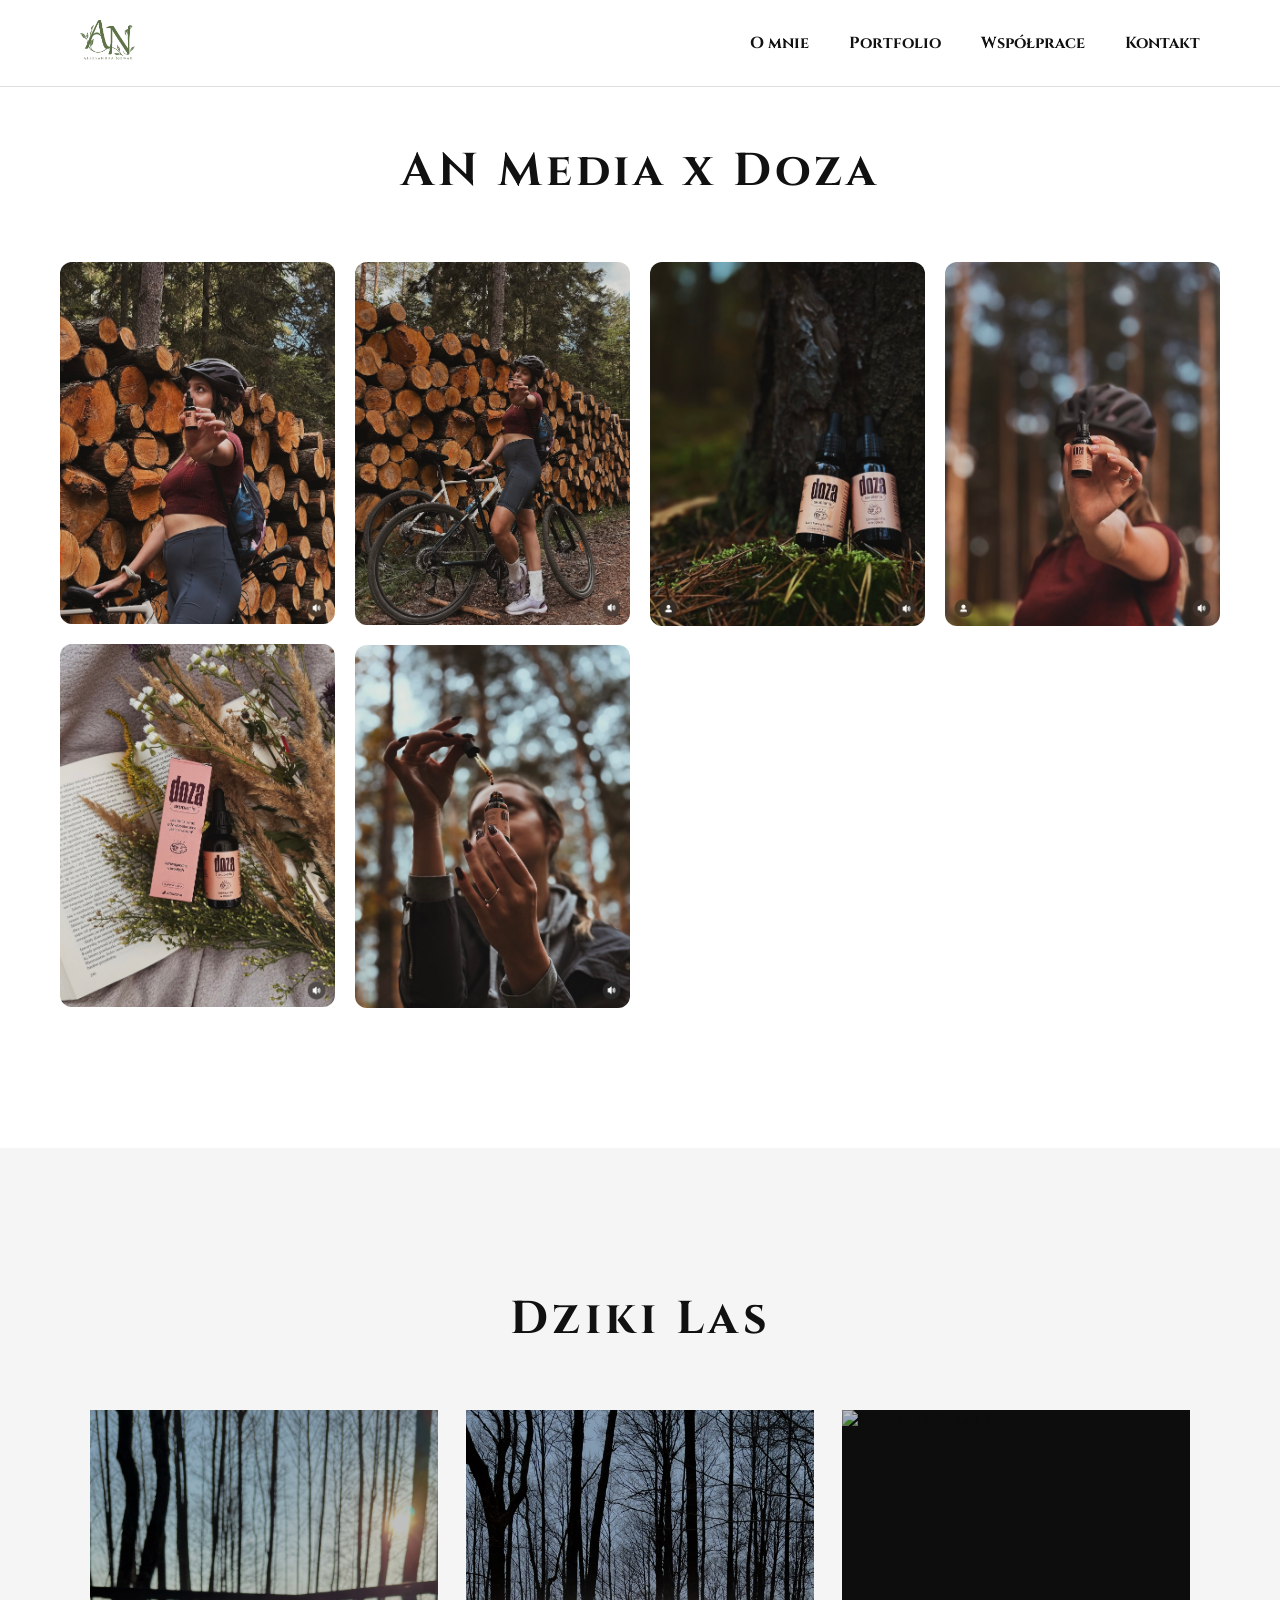
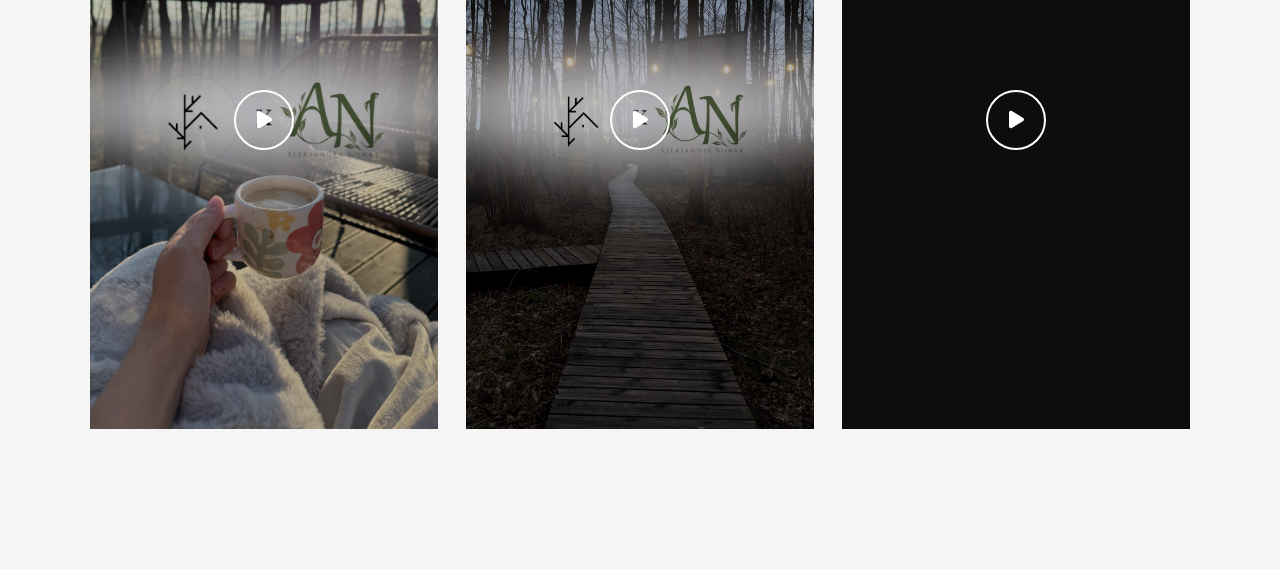
==== commit 3df3aefb: "Update doza.html" ====
--- a/doza.html
+++ b/doza.html
@@ -10,7 +10,8 @@
     <link href="https://fonts.googleapis.com/css2?family=Cinzel:wght@400;600;700&display=swap" rel="stylesheet">
 
     <!-- CSS -->
-    <link rel="stylesheet" href="style.css">
+<link rel="stylesheet" href="https://cdnjs.cloudflare.com/ajax/libs/font-awesome/6.5.1/css/all.min.css">
+<link rel="stylesheet" href="style.css">
 </head>
 
 <body>
@@ -53,12 +54,10 @@
 
 <!-- LIGHTBOX -->
 <div class="lightbox">
-  <span class="close-lightbox">&times;</span>
-  <img class="lightbox-img" src="" alt="">
-
-  <button class="lightbox-arrow lightbox-prev">&#10094;</button>
-  <img class="lightbox-img" src="" alt="">
-  <button class="lightbox-arrow lightbox-next">&#10095;</button>
+    <span class="close-lightbox">&times;</span>
+    <button class="lightbox-arrow lightbox-prev">&#10094;</button>
+    <img class="lightbox-img" src="" alt="">
+    <button class="lightbox-arrow lightbox-next">&#10095;</button>
 </div>
 
     <section id="dziki-las" class="gallery-section video-gallery">
@@ -85,8 +84,14 @@
     <i class="fa-solid fa-play"></i>
 </span>
         </div>
+
     </div>
 </section>
+
+    <div class="video-lightbox">
+    <span class="close-video">&times;</span>
+    <video class="lightbox-video" controls playsinline></video>
+</div>
     
     <!-- JS -->
     <script src="doza-script.js"></script>
@@ -95,4 +100,3 @@
 
 </html>
 
-</div>
